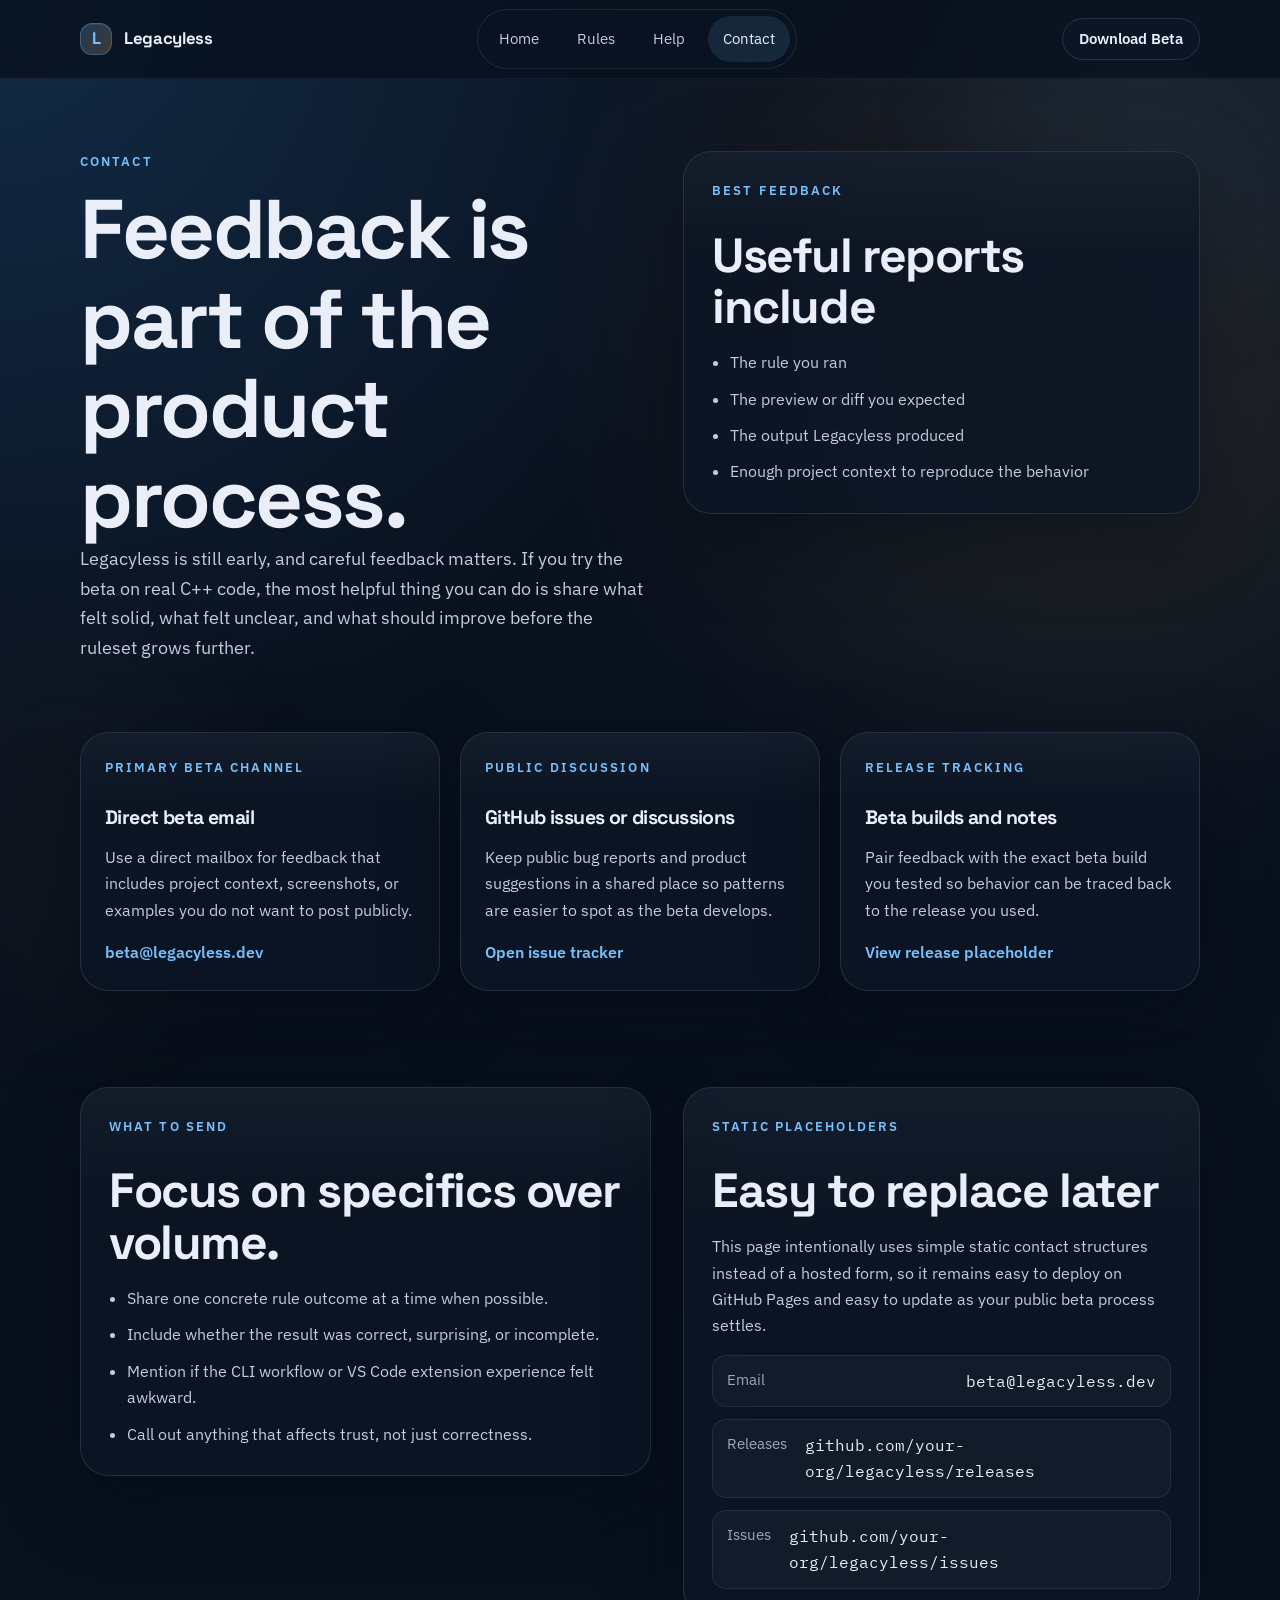
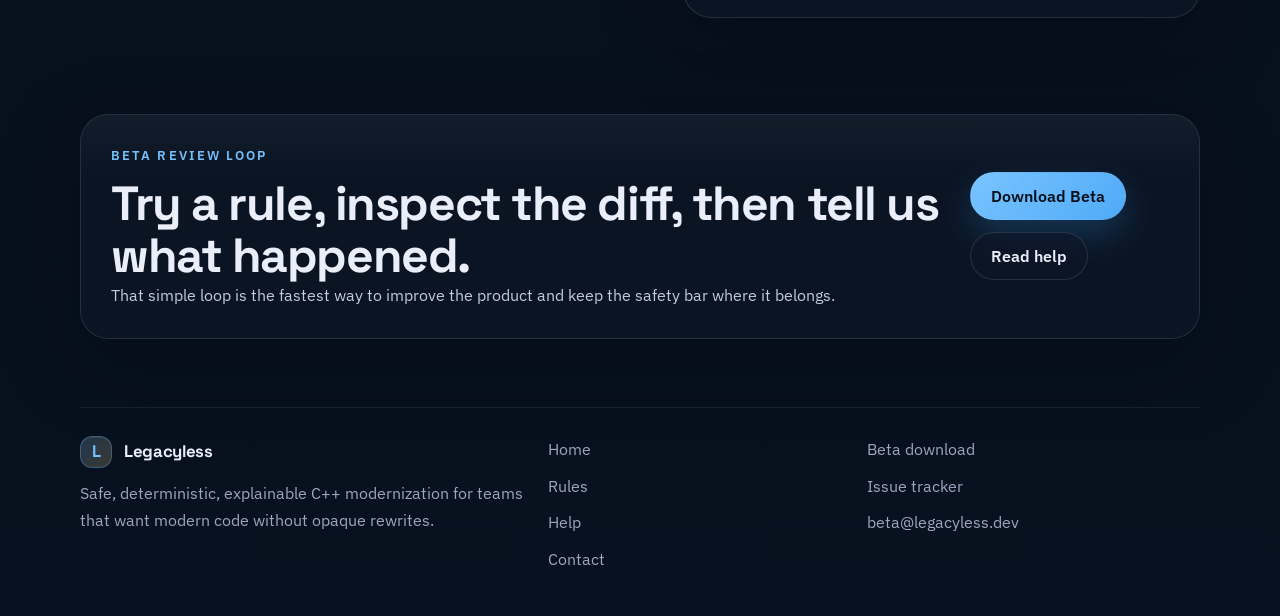
==== contact.html @ 6a4173f5 "Initial website setup." ====
<!doctype html>
<html lang="en">
<head>
  <meta charset="utf-8">
  <meta name="viewport" content="width=device-width, initial-scale=1">
  <title>Legacyless Contact | Beta Feedback</title>
  <meta name="description" content="Send feedback on the Legacyless beta, report rule behavior, and help shape safe C++ modernization.">
  <meta name="theme-color" content="#0b1220">
  <link rel="preconnect" href="https://fonts.googleapis.com">
  <link rel="preconnect" href="https://fonts.gstatic.com" crossorigin>
  <link href="https://fonts.googleapis.com/css2?family=IBM+Plex+Mono:wght@400;500;600&family=IBM+Plex+Sans:wght@400;500;600;700&family=Space+Grotesk:wght@500;700&display=swap" rel="stylesheet">
  <link rel="stylesheet" href="styles.css">
</head>
<body class="page-contact">
  <div class="site-shell">
    <header class="site-header">
      <div class="container header-row">
        <a class="brand" href="index.html" aria-label="Legacyless home">
          <span class="brand-mark">L</span>
          <span>Legacyless</span>
        </a>
        <nav class="site-nav" aria-label="Primary">
          <a href="index.html">Home</a>
          <a href="rules.html">Rules</a>
          <a href="help.html">Help</a>
          <a aria-current="page" href="contact.html">Contact</a>
        </nav>
        <a class="button button-small button-ghost" href="https://github.com/your-org/legacyless/releases/latest">Download Beta</a>
      </div>
    </header>

    <main>
      <section class="page-intro section">
        <div class="container intro-grid">
          <div>
            <p class="eyebrow">Contact</p>
            <h1>Feedback is part of the product process.</h1>
            <p class="lead">
              Legacyless is still early, and careful feedback matters. If you try the beta on real C++ code, the most
              helpful thing you can do is share what felt solid, what felt unclear, and what should improve before the
              ruleset grows further.
            </p>
          </div>
          <aside class="card catalog-card">
            <p class="eyebrow">Best feedback</p>
            <h2>Useful reports include</h2>
            <ul class="bullet-list">
              <li>The rule you ran</li>
              <li>The preview or diff you expected</li>
              <li>The output Legacyless produced</li>
              <li>Enough project context to reproduce the behavior</li>
            </ul>
          </aside>
        </div>
      </section>

      <section class="section">
        <div class="container">
          <div class="card-grid card-grid-three">
            <article class="card feature-card">
              <p class="eyebrow">Primary beta channel</p>
              <h3>Direct beta email</h3>
              <p>
                Use a direct mailbox for feedback that includes project context, screenshots, or examples you do not
                want to post publicly.
              </p>
              <a class="text-link" href="mailto:beta@legacyless.dev">beta@legacyless.dev</a>
            </article>
            <article class="card feature-card">
              <p class="eyebrow">Public discussion</p>
              <h3>GitHub issues or discussions</h3>
              <p>
                Keep public bug reports and product suggestions in a shared place so patterns are easier to spot as the
                beta develops.
              </p>
              <a class="text-link" href="https://github.com/your-org/legacyless/issues">Open issue tracker</a>
            </article>
            <article class="card feature-card">
              <p class="eyebrow">Release tracking</p>
              <h3>Beta builds and notes</h3>
              <p>
                Pair feedback with the exact beta build you tested so behavior can be traced back to the release you
                used.
              </p>
              <a class="text-link" href="https://github.com/your-org/legacyless/releases/latest">View release placeholder</a>
            </article>
          </div>
        </div>
      </section>

      <section class="section">
        <div class="container split-grid">
          <div class="card aside-card">
            <p class="eyebrow">What to send</p>
            <h2>Focus on specifics over volume.</h2>
            <ul class="bullet-list">
              <li>Share one concrete rule outcome at a time when possible.</li>
              <li>Include whether the result was correct, surprising, or incomplete.</li>
              <li>Mention if the CLI workflow or VS Code extension experience felt awkward.</li>
              <li>Call out anything that affects trust, not just correctness.</li>
            </ul>
          </div>

          <div class="card aside-card">
            <p class="eyebrow">Static placeholders</p>
            <h2>Easy to replace later</h2>
            <p>
              This page intentionally uses simple static contact structures instead of a hosted form, so it remains easy
              to deploy on GitHub Pages and easy to update as your public beta process settles.
            </p>
            <div class="placeholder-stack">
              <div class="placeholder-row">
                <span class="placeholder-label">Email</span>
                <code>beta@legacyless.dev</code>
              </div>
              <div class="placeholder-row">
                <span class="placeholder-label">Releases</span>
                <code>github.com/your-org/legacyless/releases</code>
              </div>
              <div class="placeholder-row">
                <span class="placeholder-label">Issues</span>
                <code>github.com/your-org/legacyless/issues</code>
              </div>
            </div>
          </div>
        </div>
      </section>

      <section class="section">
        <div class="container">
          <div class="cta-band">
            <div>
              <p class="eyebrow">Beta review loop</p>
              <h2>Try a rule, inspect the diff, then tell us what happened.</h2>
              <p>
                That simple loop is the fastest way to improve the product and keep the safety bar where it belongs.
              </p>
            </div>
            <div class="cta-actions">
              <a class="button button-primary" href="https://github.com/your-org/legacyless/releases/latest">Download Beta</a>
              <a class="button button-secondary" href="help.html">Read help</a>
            </div>
          </div>
        </div>
      </section>
    </main>

    <footer class="site-footer">
      <div class="container footer-grid">
        <div>
          <a class="brand brand-footer" href="index.html">
            <span class="brand-mark">L</span>
            <span>Legacyless</span>
          </a>
          <p class="footer-note">
            Safe, deterministic, explainable C++ modernization for teams that want modern code without opaque rewrites.
          </p>
        </div>
        <nav class="footer-links" aria-label="Footer">
          <a href="index.html">Home</a>
          <a href="rules.html">Rules</a>
          <a href="help.html">Help</a>
          <a href="contact.html">Contact</a>
        </nav>
        <div class="footer-links">
          <a href="https://github.com/your-org/legacyless/releases/latest">Beta download</a>
          <a href="https://github.com/your-org/legacyless/issues">Issue tracker</a>
          <a href="mailto:beta@legacyless.dev">beta@legacyless.dev</a>
        </div>
      </div>
    </footer>
  </div>
</body>
</html>
---- styles.css ----
:root {
  color-scheme: dark;
  --bg: #08101d;
  --bg-soft: #0d1728;
  --panel: rgba(12, 21, 37, 0.86);
  --panel-strong: #101b2f;
  --panel-muted: rgba(15, 27, 45, 0.75);
  --text: #e9eef8;
  --muted: #9aa8bf;
  --muted-strong: #c2ccdd;
  --accent: #74c0fc;
  --accent-warm: #f6c572;
  --border: rgba(152, 176, 211, 0.18);
  --shadow: 0 24px 80px rgba(2, 8, 18, 0.45);
  --radius-lg: 28px;
  --radius-md: 20px;
  --radius-sm: 14px;
  --container: min(1120px, calc(100vw - 48px));
}

*,
*::before,
*::after {
  box-sizing: border-box;
}

html {
  scroll-behavior: smooth;
}

body {
  margin: 0;
  min-width: 320px;
  font-family: "IBM Plex Sans", "Segoe UI", sans-serif;
  background:
    radial-gradient(circle at top left, rgba(58, 160, 247, 0.18), transparent 30%),
    radial-gradient(circle at 85% 15%, rgba(246, 197, 114, 0.12), transparent 25%),
    linear-gradient(180deg, #0a1220 0%, #08101d 55%, #07111f 100%);
  color: var(--text);
  line-height: 1.65;
}

body::before,
body::after {
  content: "";
  position: fixed;
  width: 24rem;
  height: 24rem;
  border-radius: 999px;
  filter: blur(70px);
  opacity: 0.18;
  pointer-events: none;
  z-index: -1;
}

body::before {
  top: -6rem;
  right: -5rem;
  background: rgba(58, 160, 247, 0.35);
}

body::after {
  bottom: -8rem;
  left: -8rem;
  background: rgba(246, 197, 114, 0.18);
}

a {
  color: inherit;
  text-decoration: none;
  transition: color 160ms ease, border-color 160ms ease, background-color 160ms ease, transform 160ms ease, box-shadow 160ms ease;
}

code,
pre {
  font-family: "IBM Plex Mono", Consolas, monospace;
  font-variant-ligatures: none;
}

.site-shell {
  min-height: 100vh;
}

.container {
  width: var(--container);
  margin: 0 auto;
}

.section {
  padding: 48px 0;
}

.site-header {
  position: sticky;
  top: 0;
  z-index: 20;
  backdrop-filter: blur(18px);
  background: rgba(8, 16, 29, 0.78);
  border-bottom: 1px solid rgba(152, 176, 211, 0.08);
}

.header-row {
  display: flex;
  align-items: center;
  justify-content: space-between;
  gap: 24px;
  min-height: 78px;
}

.brand {
  display: inline-flex;
  align-items: center;
  gap: 12px;
  font-family: "Space Grotesk", "IBM Plex Sans", sans-serif;
  font-size: 1.05rem;
  font-weight: 700;
  letter-spacing: -0.02em;
}

.brand-mark {
  display: inline-grid;
  place-items: center;
  width: 2rem;
  height: 2rem;
  border-radius: 12px;
  background: linear-gradient(135deg, rgba(116, 192, 252, 0.22), rgba(246, 197, 114, 0.22));
  border: 1px solid rgba(116, 192, 252, 0.28);
  color: var(--accent);
  box-shadow: inset 0 1px 0 rgba(255, 255, 255, 0.08);
}

.site-nav {
  display: flex;
  align-items: center;
  gap: 8px;
  padding: 6px;
  border: 1px solid rgba(152, 176, 211, 0.12);
  border-radius: 999px;
  background: rgba(12, 21, 37, 0.55);
}

.site-nav a {
  padding: 10px 15px;
  border-radius: 999px;
  color: var(--muted-strong);
  font-size: 0.96rem;
}

.site-nav a:hover,
.site-nav a[aria-current="page"] {
  background: rgba(116, 192, 252, 0.12);
  color: var(--text);
}

.button {
  display: inline-flex;
  align-items: center;
  justify-content: center;
  gap: 10px;
  min-height: 48px;
  padding: 0 20px;
  border-radius: 999px;
  border: 1px solid transparent;
  font-weight: 600;
  white-space: nowrap;
}

.button:hover {
  transform: translateY(-1px);
}

.button-small {
  min-height: 42px;
  padding: 0 16px;
  font-size: 0.95rem;
}

.button-primary {
  background: linear-gradient(135deg, #79c4ff, #4faaf7);
  color: #08111d;
  box-shadow: 0 14px 34px rgba(61, 164, 247, 0.24);
}

.button-secondary,
.button-ghost {
  border-color: rgba(152, 176, 211, 0.18);
  background: rgba(14, 24, 40, 0.7);
  color: var(--text);
}

.button-primary:hover {
  box-shadow: 0 18px 44px rgba(61, 164, 247, 0.32);
}

.button-secondary:hover,
.button-ghost:hover {
  border-color: rgba(116, 192, 252, 0.3);
  background: rgba(18, 31, 51, 0.9);
}

.button-block {
  width: 100%;
}

.hero {
  padding-top: 72px;
  padding-bottom: 32px;
}

.hero-grid,
.intro-grid,
.split-grid {
  display: grid;
  gap: 32px;
  align-items: start;
}

.hero-grid {
  grid-template-columns: minmax(0, 1.15fr) minmax(320px, 0.85fr);
  align-items: center;
}

.intro-grid,
.split-grid {
  grid-template-columns: minmax(0, 1.05fr) minmax(280px, 0.95fr);
}

.eyebrow {
  margin: 0 0 12px;
  color: var(--accent);
  font-size: 0.82rem;
  font-weight: 600;
  letter-spacing: 0.16em;
  text-transform: uppercase;
}

h1,
h2,
h3 {
  margin: 0;
  font-family: "Space Grotesk", "IBM Plex Sans", sans-serif;
  line-height: 1.08;
  letter-spacing: -0.03em;
}

h1 {
  max-width: 10ch;
  font-size: clamp(2.9rem, 7vw, 5.2rem);
}

h2 {
  font-size: clamp(2rem, 4vw, 3rem);
}

h3 {
  font-size: 1.22rem;
}

p {
  margin: 0;
  color: var(--muted-strong);
}

.lead {
  max-width: 62ch;
  font-size: 1.12rem;
}

.hero-copy,
.section-head,
.feature-card,
.rule-teaser,
.aside-card,
.catalog-card,
.rule-panel {
  display: grid;
  gap: 16px;
}

.section-head {
  max-width: 760px;
  margin-bottom: 28px;
}

.section-head-left {
  margin-bottom: 24px;
}

.hero-actions,
.cta-actions,
.tag-row {
  display: flex;
  flex-wrap: wrap;
  gap: 12px;
}

.hero-note,
.subtle-copy,
.footer-note {
  color: var(--muted);
}

.code-window,
.card,
.cta-band,
.signal-card,
.rule-nav,
.step-card {
  border: 1px solid var(--border);
  background: var(--panel);
  box-shadow: var(--shadow);
  backdrop-filter: blur(16px);
}

.hero-panel,
.card,
.signal-card,
.rule-nav,
.cta-band,
.step-card {
  border-radius: var(--radius-lg);
}

.card,
.signal-card,
.step-card,
.cta-band {
  position: relative;
  overflow: hidden;
}

.card::before,
.signal-card::before,
.step-card::before,
.cta-band::before {
  content: "";
  position: absolute;
  inset: 0;
  background: linear-gradient(180deg, rgba(255, 255, 255, 0.035), transparent 28%);
  pointer-events: none;
}

.hero-panel {
  overflow: hidden;
}

.window-bar {
  display: flex;
  align-items: center;
  gap: 8px;
  padding: 14px 18px;
  border-bottom: 1px solid rgba(152, 176, 211, 0.12);
  background: rgba(8, 16, 28, 0.74);
}

.window-dot {
  width: 10px;
  height: 10px;
  border-radius: 50%;
  background: rgba(152, 176, 211, 0.34);
}

.window-dot:first-child {
  background: rgba(246, 197, 114, 0.68);
}

.window-dot:nth-child(2) {
  background: rgba(116, 192, 252, 0.72);
}

.window-dot:nth-child(3) {
  background: rgba(128, 227, 160, 0.72);
}

.window-title {
  margin-left: 4px;
  color: var(--muted);
  font-size: 0.9rem;
}

.panel-stack {
  display: grid;
  gap: 18px;
  padding: 20px;
}

.terminal-snippet {
  display: flex;
  align-items: center;
  gap: 10px;
  padding: 12px 14px;
  border-radius: var(--radius-sm);
  background: rgba(255, 255, 255, 0.03);
  border: 1px solid rgba(152, 176, 211, 0.09);
  color: var(--muted-strong);
  overflow: auto;
}

.prompt {
  color: var(--accent);
  font-weight: 700;
}

pre {
  margin: 0;
  overflow: auto;
  padding: 20px;
  border-radius: calc(var(--radius-sm) + 2px);
  background: rgba(5, 11, 20, 0.78);
  border: 1px solid rgba(152, 176, 211, 0.12);
  color: #d6e3f8;
  line-height: 1.7;
  font-size: 0.95rem;
}

.diff-line.add {
  color: #9ce7b4;
}

.diff-line.remove {
  color: #ff9a9a;
}

.diff-line.meta {
  color: var(--accent-warm);
}

.signal-grid,
.card-grid,
.steps-grid,
.detail-grid {
  display: grid;
  gap: 20px;
}

.signal-grid,
.card-grid-three,
.detail-grid {
  grid-template-columns: repeat(3, minmax(0, 1fr));
}

.card-grid-two,
.compare-grid,
.steps-grid {
  grid-template-columns: repeat(2, minmax(0, 1fr));
}

.signal-card,
.card,
.step-card {
  padding: 24px;
}

.signal-card::after {
  content: "";
  position: absolute;
  inset: auto -2rem -4rem auto;
  width: 8rem;
  height: 8rem;
  border-radius: 999px;
  background: radial-gradient(circle, rgba(116, 192, 252, 0.16), transparent 70%);
}

.signal-title {
  margin-bottom: 8px;
  color: var(--text);
  font-weight: 600;
}

.card:hover,
.signal-card:hover,
.step-card:hover {
  transform: translateY(-3px);
  border-color: rgba(116, 192, 252, 0.24);
}

.tag {
  display: inline-flex;
  align-items: center;
  min-height: 32px;
  padding: 0 12px;
  border-radius: 999px;
  border: 1px solid rgba(116, 192, 252, 0.24);
  background: rgba(116, 192, 252, 0.1);
  color: var(--accent);
  font-size: 0.86rem;
  font-weight: 600;
}

.tag-subtle {
  border-color: rgba(152, 176, 211, 0.16);
  background: rgba(255, 255, 255, 0.04);
  color: var(--muted-strong);
}

.code-card {
  border-radius: var(--radius-sm);
  border: 1px solid rgba(152, 176, 211, 0.14);
  background: rgba(6, 12, 22, 0.76);
  overflow: hidden;
}

.code-label {
  padding: 12px 14px;
  border-bottom: 1px solid rgba(152, 176, 211, 0.12);
  color: var(--muted);
  font-size: 0.84rem;
  text-transform: uppercase;
  letter-spacing: 0.12em;
}

.code-card pre {
  border: 0;
  border-radius: 0;
  background: transparent;
}

.text-link {
  color: var(--accent);
  font-weight: 600;
}

.text-link:hover,
.footer-links a:hover {
  color: var(--text);
}

.step-number {
  display: inline-flex;
  margin-bottom: 14px;
  color: var(--accent-warm);
  font-family: "IBM Plex Mono", Consolas, monospace;
  font-size: 0.92rem;
  letter-spacing: 0.08em;
}

.aside-card,
.catalog-card,
.rule-panel {
  padding: 28px;
}

.cta-band {
  display: flex;
  align-items: center;
  justify-content: space-between;
  gap: 24px;
  padding: 30px;
}

.page-intro {
  padding-top: 72px;
  padding-bottom: 22px;
}

.bullet-list {
  margin: 0;
  padding-left: 18px;
  color: var(--muted-strong);
}

.bullet-list li + li {
  margin-top: 10px;
}

.rules-layout {
  display: grid;
  grid-template-columns: 260px minmax(0, 1fr);
  gap: 24px;
  align-items: start;
}

.rule-nav {
  position: sticky;
  top: 110px;
  display: grid;
  gap: 10px;
  padding: 18px;
}

.rule-nav a {
  padding: 12px 14px;
  border-radius: 14px;
  color: var(--muted-strong);
  border: 1px solid transparent;
}

.rule-nav a:hover {
  background: rgba(116, 192, 252, 0.08);
  border-color: rgba(116, 192, 252, 0.18);
  color: var(--text);
}

.rule-stack {
  display: grid;
  gap: 24px;
}

.rule-panel {
  scroll-margin-top: 108px;
}

.rule-summary {
  max-width: 64ch;
}

.compare-grid-wide {
  margin-top: 6px;
}

.detail-card {
  padding: 20px;
  border-radius: var(--radius-md);
  border: 1px solid rgba(152, 176, 211, 0.12);
  background: rgba(255, 255, 255, 0.03);
}

.command-panel pre {
  background: rgba(6, 12, 22, 0.92);
}

.placeholder-stack {
  display: grid;
  gap: 12px;
}

.placeholder-row {
  display: flex;
  justify-content: space-between;
  gap: 18px;
  padding: 12px 14px;
  border-radius: var(--radius-sm);
  border: 1px solid rgba(152, 176, 211, 0.12);
  background: rgba(255, 255, 255, 0.03);
}

.placeholder-label {
  color: var(--muted);
  font-size: 0.92rem;
}

.site-footer {
  padding: 20px 0 44px;
}

.footer-grid {
  display: grid;
  grid-template-columns: 1.2fr 0.8fr 0.9fr;
  gap: 24px;
  padding-top: 28px;
  border-top: 1px solid rgba(152, 176, 211, 0.1);
}

.brand-footer {
  margin-bottom: 12px;
}

.footer-links {
  display: grid;
  align-content: start;
  gap: 10px;
}

.footer-links a {
  color: var(--muted);
}

@media (max-width: 1024px) {
  .hero-grid,
  .intro-grid,
  .split-grid,
  .rules-layout,
  .footer-grid {
    grid-template-columns: 1fr;
  }

  h1 {
    max-width: 14ch;
  }

  .rule-nav {
    position: static;
    grid-template-columns: repeat(2, minmax(0, 1fr));
  }
}

@media (max-width: 820px) {
  .header-row {
    flex-wrap: wrap;
    justify-content: center;
    padding: 14px 0;
  }

  .site-nav {
    order: 3;
    width: 100%;
    justify-content: center;
  }

  .signal-grid,
  .card-grid-three,
  .card-grid-two,
  .steps-grid,
  .detail-grid,
  .compare-grid {
    grid-template-columns: 1fr;
  }

  .cta-band {
    align-items: flex-start;
    flex-direction: column;
  }
}

@media (max-width: 560px) {
  :root {
    --container: min(1120px, calc(100vw - 28px));
  }

  .section {
    padding: 36px 0;
  }

  .hero {
    padding-top: 54px;
  }

  h1 {
    font-size: clamp(2.5rem, 13vw, 4rem);
  }

  h2 {
    font-size: clamp(1.8rem, 10vw, 2.5rem);
  }

  .site-nav {
    padding: 4px;
    gap: 4px;
    flex-wrap: wrap;
  }

  .site-nav a {
    padding: 10px 12px;
    font-size: 0.92rem;
  }

  .card,
  .signal-card,
  .step-card,
  .rule-panel,
  .catalog-card,
  .aside-card,
  .cta-band {
    padding: 22px;
  }

  .rule-nav {
    grid-template-columns: 1fr;
  }

  .placeholder-row {
    flex-direction: column;
  }
}
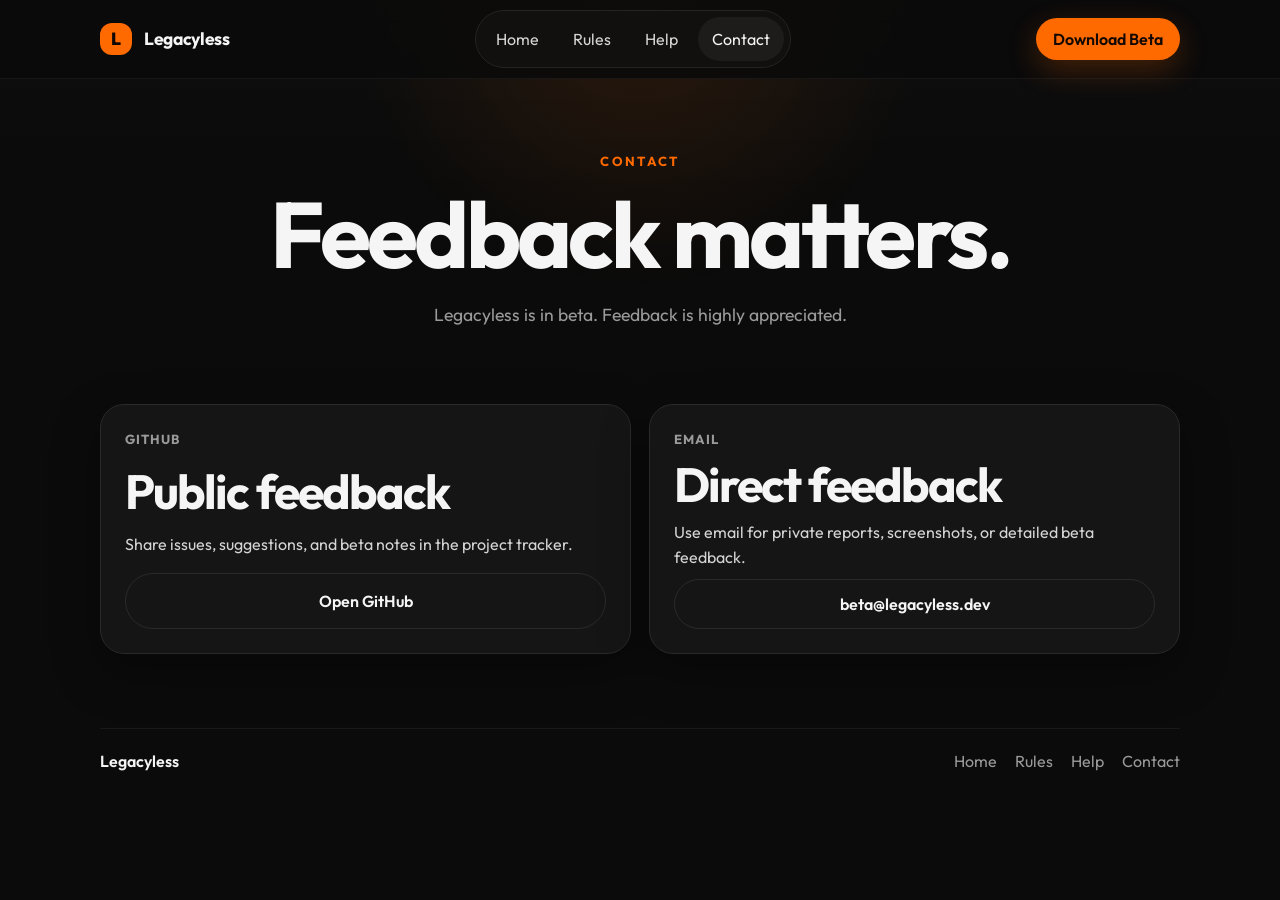
==== commit a2561ac6: "text new site style," ====
--- a/contact.html
+++ b/contact.html
@@ -3,18 +3,18 @@
 <head>
   <meta charset="utf-8">
   <meta name="viewport" content="width=device-width, initial-scale=1">
-  <title>Legacyless Contact | Beta Feedback</title>
-  <meta name="description" content="Send feedback on the Legacyless beta, report rule behavior, and help shape safe C++ modernization.">
-  <meta name="theme-color" content="#0b1220">
+  <title>Legacyless Contact | Beta feedback</title>
+  <meta name="description" content="Share feedback on the Legacyless beta.">
+  <meta name="theme-color" content="#0b0b0b">
   <link rel="preconnect" href="https://fonts.googleapis.com">
   <link rel="preconnect" href="https://fonts.gstatic.com" crossorigin>
-  <link href="https://fonts.googleapis.com/css2?family=IBM+Plex+Mono:wght@400;500;600&family=IBM+Plex+Sans:wght@400;500;600;700&family=Space+Grotesk:wght@500;700&display=swap" rel="stylesheet">
+  <link href="https://fonts.googleapis.com/css2?family=Outfit:wght@400;500;600;700;800&family=JetBrains+Mono:wght@400;500;700&display=swap" rel="stylesheet">
   <link rel="stylesheet" href="styles.css">
 </head>
-<body class="page-contact">
+<body>
   <div class="site-shell">
     <header class="site-header">
-      <div class="container header-row">
+      <div class="container nav-row">
         <a class="brand" href="index.html" aria-label="Legacyless home">
           <span class="brand-mark">L</span>
           <span>Legacyless</span>
@@ -25,147 +25,46 @@
           <a href="help.html">Help</a>
           <a aria-current="page" href="contact.html">Contact</a>
         </nav>
-        <a class="button button-small button-ghost" href="https://github.com/your-org/legacyless/releases/latest">Download Beta</a>
+        <a class="button button-primary button-small" href="https://github.com/your-org/legacyless/releases/latest">Download Beta</a>
       </div>
     </header>
 
     <main>
-      <section class="page-intro section">
-        <div class="container intro-grid">
-          <div>
-            <p class="eyebrow">Contact</p>
-            <h1>Feedback is part of the product process.</h1>
-            <p class="lead">
-              Legacyless is still early, and careful feedback matters. If you try the beta on real C++ code, the most
-              helpful thing you can do is share what felt solid, what felt unclear, and what should improve before the
-              ruleset grows further.
-            </p>
-          </div>
-          <aside class="card catalog-card">
-            <p class="eyebrow">Best feedback</p>
-            <h2>Useful reports include</h2>
-            <ul class="bullet-list">
-              <li>The rule you ran</li>
-              <li>The preview or diff you expected</li>
-              <li>The output Legacyless produced</li>
-              <li>Enough project context to reproduce the behavior</li>
-            </ul>
-          </aside>
+      <section class="page-hero section">
+        <div class="container page-hero-inner">
+          <p class="eyebrow">Contact</p>
+          <h1>Feedback matters.</h1>
+          <p class="page-copy">Legacyless is in beta. Feedback is highly appreciated.</p>
         </div>
       </section>
 
       <section class="section">
-        <div class="container">
-          <div class="card-grid card-grid-three">
-            <article class="card feature-card">
-              <p class="eyebrow">Primary beta channel</p>
-              <h3>Direct beta email</h3>
-              <p>
-                Use a direct mailbox for feedback that includes project context, screenshots, or examples you do not
-                want to post publicly.
-              </p>
-              <a class="text-link" href="mailto:beta@legacyless.dev">beta@legacyless.dev</a>
-            </article>
-            <article class="card feature-card">
-              <p class="eyebrow">Public discussion</p>
-              <h3>GitHub issues or discussions</h3>
-              <p>
-                Keep public bug reports and product suggestions in a shared place so patterns are easier to spot as the
-                beta develops.
-              </p>
-              <a class="text-link" href="https://github.com/your-org/legacyless/issues">Open issue tracker</a>
-            </article>
-            <article class="card feature-card">
-              <p class="eyebrow">Release tracking</p>
-              <h3>Beta builds and notes</h3>
-              <p>
-                Pair feedback with the exact beta build you tested so behavior can be traced back to the release you
-                used.
-              </p>
-              <a class="text-link" href="https://github.com/your-org/legacyless/releases/latest">View release placeholder</a>
-            </article>
-          </div>
-        </div>
-      </section>
+        <div class="container contact-grid">
+          <article class="card contact-card">
+            <p class="rule-kicker">GitHub</p>
+            <h2>Public feedback</h2>
+            <p>Share issues, suggestions, and beta notes in the project tracker.</p>
+            <a class="button button-secondary" href="https://github.com/your-org/legacyless/issues">Open GitHub</a>
+          </article>
 
-      <section class="section">
-        <div class="container split-grid">
-          <div class="card aside-card">
-            <p class="eyebrow">What to send</p>
-            <h2>Focus on specifics over volume.</h2>
-            <ul class="bullet-list">
-              <li>Share one concrete rule outcome at a time when possible.</li>
-              <li>Include whether the result was correct, surprising, or incomplete.</li>
-              <li>Mention if the CLI workflow or VS Code extension experience felt awkward.</li>
-              <li>Call out anything that affects trust, not just correctness.</li>
-            </ul>
-          </div>
-
-          <div class="card aside-card">
-            <p class="eyebrow">Static placeholders</p>
-            <h2>Easy to replace later</h2>
-            <p>
-              This page intentionally uses simple static contact structures instead of a hosted form, so it remains easy
-              to deploy on GitHub Pages and easy to update as your public beta process settles.
-            </p>
-            <div class="placeholder-stack">
-              <div class="placeholder-row">
-                <span class="placeholder-label">Email</span>
-                <code>beta@legacyless.dev</code>
-              </div>
-              <div class="placeholder-row">
-                <span class="placeholder-label">Releases</span>
-                <code>github.com/your-org/legacyless/releases</code>
-              </div>
-              <div class="placeholder-row">
-                <span class="placeholder-label">Issues</span>
-                <code>github.com/your-org/legacyless/issues</code>
-              </div>
-            </div>
-          </div>
-        </div>
-      </section>
-
-      <section class="section">
-        <div class="container">
-          <div class="cta-band">
-            <div>
-              <p class="eyebrow">Beta review loop</p>
-              <h2>Try a rule, inspect the diff, then tell us what happened.</h2>
-              <p>
-                That simple loop is the fastest way to improve the product and keep the safety bar where it belongs.
-              </p>
-            </div>
-            <div class="cta-actions">
-              <a class="button button-primary" href="https://github.com/your-org/legacyless/releases/latest">Download Beta</a>
-              <a class="button button-secondary" href="help.html">Read help</a>
-            </div>
-          </div>
+          <article class="card contact-card">
+            <p class="rule-kicker">Email</p>
+            <h2>Direct feedback</h2>
+            <p>Use email for private reports, screenshots, or detailed beta feedback.</p>
+            <a class="button button-secondary" href="mailto:beta@legacyless.dev">beta@legacyless.dev</a>
+          </article>
         </div>
       </section>
     </main>
 
     <footer class="site-footer">
-      <div class="container footer-grid">
-        <div>
-          <a class="brand brand-footer" href="index.html">
-            <span class="brand-mark">L</span>
-            <span>Legacyless</span>
-          </a>
-          <p class="footer-note">
-            Safe, deterministic, explainable C++ modernization for teams that want modern code without opaque rewrites.
-          </p>
-        </div>
-        <nav class="footer-links" aria-label="Footer">
+      <div class="container footer-row">
+        <p>Legacyless</p>
+        <div class="footer-links">
           <a href="index.html">Home</a>
           <a href="rules.html">Rules</a>
           <a href="help.html">Help</a>
           <a href="contact.html">Contact</a>
-        </nav>
-        <div class="footer-links">
-          <a href="https://github.com/your-org/legacyless/releases/latest">Beta download</a>
-          <a href="https://github.com/your-org/legacyless/issues">Issue tracker</a>
-          <a href="mailto:beta@legacyless.dev">beta@legacyless.dev</a>
         </div>
       </div>
     </footer>
--- a/styles.css
+++ b/styles.css
@@ -1,21 +1,23 @@
 :root {
   color-scheme: dark;
-  --bg: #08101d;
-  --bg-soft: #0d1728;
-  --panel: rgba(12, 21, 37, 0.86);
-  --panel-strong: #101b2f;
-  --panel-muted: rgba(15, 27, 45, 0.75);
-  --text: #e9eef8;
-  --muted: #9aa8bf;
-  --muted-strong: #c2ccdd;
-  --accent: #74c0fc;
-  --accent-warm: #f6c572;
-  --border: rgba(152, 176, 211, 0.18);
-  --shadow: 0 24px 80px rgba(2, 8, 18, 0.45);
-  --radius-lg: 28px;
-  --radius-md: 20px;
+  --bg: #0b0b0b;
+  --bg-soft: #121212;
+  --panel: #151515;
+  --panel-strong: #1b1b1b;
+  --border: #2a2a2a;
+  --border-soft: #232323;
+  --text: #f5f5f5;
+  --text-soft: #d4d4d4;
+  --muted: #9a9a9a;
+  --accent: #ff6a00;
+  --accent-soft: rgba(255, 106, 0, 0.12);
+  --accent-border: rgba(255, 106, 0, 0.28);
+  --shadow: 0 18px 48px rgba(0, 0, 0, 0.35);
+  --radius-xl: 32px;
+  --radius-lg: 24px;
+  --radius-md: 18px;
   --radius-sm: 14px;
-  --container: min(1120px, calc(100vw - 48px));
+  --container: min(1080px, calc(100vw - 40px));
 }
 
 *,
@@ -31,49 +33,32 @@
 body {
   margin: 0;
   min-width: 320px;
-  font-family: "IBM Plex Sans", "Segoe UI", sans-serif;
-  background:
-    radial-gradient(circle at top left, rgba(58, 160, 247, 0.18), transparent 30%),
-    radial-gradient(circle at 85% 15%, rgba(246, 197, 114, 0.12), transparent 25%),
-    linear-gradient(180deg, #0a1220 0%, #08101d 55%, #07111f 100%);
+  background: var(--bg);
   color: var(--text);
-  line-height: 1.65;
-}
-
-body::before,
-body::after {
+  font-family: "Outfit", "Segoe UI", sans-serif;
+  line-height: 1.55;
+}
+
+body::before {
   content: "";
   position: fixed;
-  width: 24rem;
-  height: 24rem;
-  border-radius: 999px;
-  filter: blur(70px);
-  opacity: 0.18;
+  inset: 0;
   pointer-events: none;
+  background:
+    radial-gradient(circle at top center, rgba(255, 106, 0, 0.12), transparent 26%),
+    linear-gradient(180deg, rgba(255, 255, 255, 0.02), transparent 22%);
   z-index: -1;
-}
-
-body::before {
-  top: -6rem;
-  right: -5rem;
-  background: rgba(58, 160, 247, 0.35);
-}
-
-body::after {
-  bottom: -8rem;
-  left: -8rem;
-  background: rgba(246, 197, 114, 0.18);
 }
 
 a {
   color: inherit;
   text-decoration: none;
-  transition: color 160ms ease, border-color 160ms ease, background-color 160ms ease, transform 160ms ease, box-shadow 160ms ease;
+  transition: color 160ms ease, background-color 160ms ease, border-color 160ms ease, transform 160ms ease, box-shadow 160ms ease;
 }
 
 code,
 pre {
-  font-family: "IBM Plex Mono", Consolas, monospace;
+  font-family: "JetBrains Mono", Consolas, monospace;
   font-variant-ligatures: none;
 }
 
@@ -93,13 +78,13 @@
 .site-header {
   position: sticky;
   top: 0;
-  z-index: 20;
-  backdrop-filter: blur(18px);
-  background: rgba(8, 16, 29, 0.78);
-  border-bottom: 1px solid rgba(152, 176, 211, 0.08);
-}
-
-.header-row {
+  z-index: 30;
+  background: rgba(11, 11, 11, 0.88);
+  backdrop-filter: blur(14px);
+  border-bottom: 1px solid rgba(255, 255, 255, 0.05);
+}
+
+.nav-row {
   display: flex;
   align-items: center;
   justify-content: space-between;
@@ -111,9 +96,8 @@
   display: inline-flex;
   align-items: center;
   gap: 12px;
-  font-family: "Space Grotesk", "IBM Plex Sans", sans-serif;
-  font-size: 1.05rem;
   font-weight: 700;
+  font-size: 1.1rem;
   letter-spacing: -0.02em;
 }
 
@@ -123,32 +107,30 @@
   width: 2rem;
   height: 2rem;
   border-radius: 12px;
-  background: linear-gradient(135deg, rgba(116, 192, 252, 0.22), rgba(246, 197, 114, 0.22));
-  border: 1px solid rgba(116, 192, 252, 0.28);
-  color: var(--accent);
-  box-shadow: inset 0 1px 0 rgba(255, 255, 255, 0.08);
+  background: var(--accent);
+  color: #100700;
+  font-weight: 800;
 }
 
 .site-nav {
   display: flex;
   align-items: center;
-  gap: 8px;
+  gap: 6px;
   padding: 6px;
-  border: 1px solid rgba(152, 176, 211, 0.12);
+  border: 1px solid var(--border-soft);
   border-radius: 999px;
-  background: rgba(12, 21, 37, 0.55);
+  background: rgba(255, 255, 255, 0.02);
 }
 
 .site-nav a {
-  padding: 10px 15px;
+  padding: 10px 14px;
   border-radius: 999px;
-  color: var(--muted-strong);
-  font-size: 0.96rem;
+  color: var(--text-soft);
 }
 
 .site-nav a:hover,
 .site-nav a[aria-current="page"] {
-  background: rgba(116, 192, 252, 0.12);
+  background: rgba(255, 255, 255, 0.05);
   color: var(--text);
 }
 
@@ -156,13 +138,11 @@
   display: inline-flex;
   align-items: center;
   justify-content: center;
-  gap: 10px;
-  min-height: 48px;
+  min-height: 50px;
   padding: 0 20px;
   border-radius: 999px;
   border: 1px solid transparent;
   font-weight: 600;
-  white-space: nowrap;
 }
 
 .button:hover {
@@ -172,65 +152,50 @@
 .button-small {
   min-height: 42px;
   padding: 0 16px;
-  font-size: 0.95rem;
 }
 
 .button-primary {
-  background: linear-gradient(135deg, #79c4ff, #4faaf7);
-  color: #08111d;
-  box-shadow: 0 14px 34px rgba(61, 164, 247, 0.24);
-}
-
-.button-secondary,
-.button-ghost {
-  border-color: rgba(152, 176, 211, 0.18);
-  background: rgba(14, 24, 40, 0.7);
+  background: var(--accent);
+  color: #130900;
+  box-shadow: 0 10px 30px rgba(255, 106, 0, 0.24);
+}
+
+.button-primary:hover {
+  box-shadow: 0 14px 36px rgba(255, 106, 0, 0.3);
+}
+
+.button-secondary {
+  background: transparent;
   color: var(--text);
-}
-
-.button-primary:hover {
-  box-shadow: 0 18px 44px rgba(61, 164, 247, 0.32);
-}
-
-.button-secondary:hover,
-.button-ghost:hover {
-  border-color: rgba(116, 192, 252, 0.3);
-  background: rgba(18, 31, 51, 0.9);
-}
-
-.button-block {
-  width: 100%;
+  border-color: var(--border);
+}
+
+.button-secondary:hover {
+  border-color: var(--accent-border);
+  background: rgba(255, 255, 255, 0.03);
 }
 
 .hero {
-  padding-top: 72px;
-  padding-bottom: 32px;
-}
-
-.hero-grid,
-.intro-grid,
-.split-grid {
-  display: grid;
-  gap: 32px;
-  align-items: start;
-}
-
-.hero-grid {
-  grid-template-columns: minmax(0, 1.15fr) minmax(320px, 0.85fr);
-  align-items: center;
-}
-
-.intro-grid,
-.split-grid {
-  grid-template-columns: minmax(0, 1.05fr) minmax(280px, 0.95fr);
+  padding: 76px 0 36px;
+}
+
+.hero-wrap,
+.page-hero-inner {
+  max-width: 820px;
+  margin: 0 auto;
+  text-align: center;
+}
+
+.page-hero {
+  padding: 72px 0 28px;
 }
 
 .eyebrow {
-  margin: 0 0 12px;
+  margin: 0 0 14px;
   color: var(--accent);
   font-size: 0.82rem;
-  font-weight: 600;
-  letter-spacing: 0.16em;
+  font-weight: 700;
+  letter-spacing: 0.18em;
   text-transform: uppercase;
 }
 
@@ -238,281 +203,117 @@
 h2,
 h3 {
   margin: 0;
-  font-family: "Space Grotesk", "IBM Plex Sans", sans-serif;
-  line-height: 1.08;
-  letter-spacing: -0.03em;
+  line-height: 1.05;
+  letter-spacing: -0.04em;
 }
 
 h1 {
-  max-width: 10ch;
-  font-size: clamp(2.9rem, 7vw, 5.2rem);
+  font-size: clamp(3.3rem, 8vw, 5.8rem);
 }
 
 h2 {
-  font-size: clamp(2rem, 4vw, 3rem);
+  font-size: clamp(2rem, 5vw, 3rem);
 }
 
 h3 {
-  font-size: 1.22rem;
+  font-size: 1.28rem;
 }
 
 p {
   margin: 0;
-  color: var(--muted-strong);
-}
-
-.lead {
-  max-width: 62ch;
-  font-size: 1.12rem;
+  color: var(--text-soft);
 }
 
 .hero-copy,
-.section-head,
-.feature-card,
-.rule-teaser,
-.aside-card,
-.catalog-card,
-.rule-panel {
-  display: grid;
-  gap: 16px;
-}
-
-.section-head {
-  max-width: 760px;
-  margin-bottom: 28px;
-}
-
-.section-head-left {
-  margin-bottom: 24px;
-}
-
-.hero-actions,
-.cta-actions,
-.tag-row {
-  display: flex;
+.page-copy {
+  max-width: 620px;
+  margin: 18px auto 0;
+  font-size: 1.1rem;
+  color: var(--muted);
+}
+
+.hero-actions {
+  display: flex;
+  justify-content: center;
   flex-wrap: wrap;
   gap: 12px;
-}
-
-.hero-note,
-.subtle-copy,
-.footer-note {
-  color: var(--muted);
-}
-
-.code-window,
+  margin-top: 28px;
+}
+
+.hero-panel {
+  margin-top: 34px;
+}
+
+.hero-terminal,
+.code-card,
 .card,
-.cta-band,
-.signal-card,
-.rule-nav,
-.step-card {
+.tabs-shell,
+.tab-panel,
+.mini-card,
+.bullet-card {
   border: 1px solid var(--border);
   background: var(--panel);
   box-shadow: var(--shadow);
-  backdrop-filter: blur(16px);
-}
-
-.hero-panel,
+}
+
+.hero-terminal,
 .card,
-.signal-card,
-.rule-nav,
-.cta-band,
-.step-card {
-  border-radius: var(--radius-lg);
-}
-
-.card,
-.signal-card,
-.step-card,
-.cta-band {
-  position: relative;
-  overflow: hidden;
-}
-
-.card::before,
-.signal-card::before,
-.step-card::before,
-.cta-band::before {
-  content: "";
-  position: absolute;
-  inset: 0;
-  background: linear-gradient(180deg, rgba(255, 255, 255, 0.035), transparent 28%);
-  pointer-events: none;
-}
-
-.hero-panel {
-  overflow: hidden;
-}
-
-.window-bar {
-  display: flex;
-  align-items: center;
+.tabs-shell,
+.tab-panel {
+  border-radius: var(--radius-xl);
+}
+
+.terminal-bar {
+  display: flex;
   gap: 8px;
-  padding: 14px 18px;
-  border-bottom: 1px solid rgba(152, 176, 211, 0.12);
-  background: rgba(8, 16, 28, 0.74);
-}
-
-.window-dot {
+  padding: 16px 18px 0;
+}
+
+.terminal-bar span {
   width: 10px;
   height: 10px;
-  border-radius: 50%;
-  background: rgba(152, 176, 211, 0.34);
-}
-
-.window-dot:first-child {
-  background: rgba(246, 197, 114, 0.68);
-}
-
-.window-dot:nth-child(2) {
-  background: rgba(116, 192, 252, 0.72);
-}
-
-.window-dot:nth-child(3) {
-  background: rgba(128, 227, 160, 0.72);
-}
-
-.window-title {
-  margin-left: 4px;
-  color: var(--muted);
-  font-size: 0.9rem;
-}
-
-.panel-stack {
-  display: grid;
-  gap: 18px;
-  padding: 20px;
-}
-
-.terminal-snippet {
-  display: flex;
-  align-items: center;
-  gap: 10px;
-  padding: 12px 14px;
-  border-radius: var(--radius-sm);
-  background: rgba(255, 255, 255, 0.03);
-  border: 1px solid rgba(152, 176, 211, 0.09);
-  color: var(--muted-strong);
-  overflow: auto;
-}
-
-.prompt {
-  color: var(--accent);
-  font-weight: 700;
+  border-radius: 999px;
+  background: #303030;
+}
+
+.terminal-bar span:first-child {
+  background: var(--accent);
 }
 
 pre {
   margin: 0;
+  padding: 24px;
   overflow: auto;
-  padding: 20px;
-  border-radius: calc(var(--radius-sm) + 2px);
-  background: rgba(5, 11, 20, 0.78);
-  border: 1px solid rgba(152, 176, 211, 0.12);
-  color: #d6e3f8;
-  line-height: 1.7;
+  color: #f7f7f7;
   font-size: 0.95rem;
-}
-
-.diff-line.add {
-  color: #9ce7b4;
-}
-
-.diff-line.remove {
-  color: #ff9a9a;
-}
-
-.diff-line.meta {
-  color: var(--accent-warm);
-}
-
-.signal-grid,
-.card-grid,
-.steps-grid,
-.detail-grid {
-  display: grid;
-  gap: 20px;
-}
-
-.signal-grid,
-.card-grid-three,
-.detail-grid {
-  grid-template-columns: repeat(3, minmax(0, 1fr));
-}
-
-.card-grid-two,
-.compare-grid,
-.steps-grid {
-  grid-template-columns: repeat(2, minmax(0, 1fr));
-}
-
-.signal-card,
-.card,
-.step-card {
-  padding: 24px;
-}
-
-.signal-card::after {
-  content: "";
-  position: absolute;
-  inset: auto -2rem -4rem auto;
-  width: 8rem;
-  height: 8rem;
-  border-radius: 999px;
-  background: radial-gradient(circle, rgba(116, 192, 252, 0.16), transparent 70%);
-}
-
-.signal-title {
-  margin-bottom: 8px;
-  color: var(--text);
-  font-weight: 600;
-}
-
-.card:hover,
-.signal-card:hover,
-.step-card:hover {
-  transform: translateY(-3px);
-  border-color: rgba(116, 192, 252, 0.24);
-}
-
-.tag {
-  display: inline-flex;
-  align-items: center;
-  min-height: 32px;
-  padding: 0 12px;
-  border-radius: 999px;
-  border: 1px solid rgba(116, 192, 252, 0.24);
-  background: rgba(116, 192, 252, 0.1);
-  color: var(--accent);
-  font-size: 0.86rem;
-  font-weight: 600;
-}
-
-.tag-subtle {
-  border-color: rgba(152, 176, 211, 0.16);
-  background: rgba(255, 255, 255, 0.04);
-  color: var(--muted-strong);
-}
-
-.code-card {
-  border-radius: var(--radius-sm);
-  border: 1px solid rgba(152, 176, 211, 0.14);
-  background: rgba(6, 12, 22, 0.76);
-  overflow: hidden;
-}
-
-.code-label {
-  padding: 12px 14px;
-  border-bottom: 1px solid rgba(152, 176, 211, 0.12);
-  color: var(--muted);
-  font-size: 0.84rem;
-  text-transform: uppercase;
-  letter-spacing: 0.12em;
-}
-
-.code-card pre {
-  border: 0;
-  border-radius: 0;
-  background: transparent;
+  line-height: 1.75;
+}
+
+.code-dim {
+  color: #8a8a8a;
+}
+
+.code-remove {
+  color: #ff9d74;
+}
+
+.code-add {
+  color: #ffcfad;
+}
+
+.section-heading {
+  max-width: 660px;
+  margin: 0 auto 24px;
+  text-align: center;
+}
+
+.section-heading-row {
+  display: flex;
+  align-items: end;
+  justify-content: space-between;
+  gap: 16px;
+  max-width: none;
+  text-align: left;
 }
 
 .text-link {
@@ -520,245 +321,248 @@
   font-weight: 600;
 }
 
-.text-link:hover,
+.text-link:hover {
+  color: #ff8b3d;
+}
+
+.card-grid,
+.split-code,
+.mini-grid,
+.contact-grid,
+.stack-grid,
+.bullet-grid {
+  display: grid;
+  gap: 18px;
+}
+
+.card-grid-three,
+.mini-grid,
+.bullet-grid {
+  grid-template-columns: repeat(3, minmax(0, 1fr));
+}
+
+.card-grid-two,
+.contact-grid,
+.split-code {
+  grid-template-columns: repeat(2, minmax(0, 1fr));
+}
+
+.card,
+.content-card,
+.contact-card {
+  padding: 24px;
+  border-radius: var(--radius-lg);
+}
+
+.principle-card,
+.rule-card,
+.contact-card,
+.content-card {
+  display: grid;
+  gap: 10px;
+}
+
+.card:hover,
+.mini-card:hover,
+.bullet-card:hover,
+.tab-button:hover {
+  border-color: var(--accent-border);
+}
+
+.example-stack {
+  display: grid;
+  gap: 20px;
+}
+
+.code-card {
+  padding: 22px;
+  border-radius: var(--radius-lg);
+}
+
+.code-card-head,
+.tab-panel-head,
+.content-card-head,
+.footer-row {
+  display: flex;
+  align-items: center;
+  justify-content: space-between;
+  gap: 12px;
+}
+
+.pill {
+  display: inline-flex;
+  align-items: center;
+  min-height: 34px;
+  padding: 0 12px;
+  border-radius: 999px;
+  background: var(--accent-soft);
+  border: 1px solid var(--accent-border);
+  color: var(--accent);
+  font-size: 0.88rem;
+  font-weight: 600;
+}
+
+.code-label,
+.mini-label,
+.rule-kicker {
+  color: var(--muted);
+  font-size: 0.82rem;
+  font-weight: 700;
+  letter-spacing: 0.08em;
+  text-transform: uppercase;
+}
+
+.code-card pre,
+.command-block pre {
+  margin-top: 10px;
+  padding: 20px;
+  border-radius: var(--radius-md);
+  background: #101010;
+  border: 1px solid #232323;
+}
+
+.split-code > div,
+.command-block {
+  min-width: 0;
+}
+
+.tabs-shell {
+  padding: 18px;
+}
+
+.tab-list {
+  display: flex;
+  gap: 10px;
+  margin-bottom: 18px;
+}
+
+.tab-button {
+  appearance: none;
+  border: 1px solid var(--border);
+  background: var(--bg-soft);
+  color: var(--text-soft);
+  padding: 12px 18px;
+  border-radius: 999px;
+  font: inherit;
+  font-weight: 600;
+  cursor: pointer;
+  transition: color 160ms ease, background-color 160ms ease, border-color 160ms ease;
+}
+
+.tab-button.is-active {
+  background: var(--accent);
+  border-color: var(--accent);
+  color: #130900;
+}
+
+.tab-panel {
+  padding: 26px;
+}
+
+.tab-panel:not(.is-active) {
+  display: none;
+}
+
+.tab-copy {
+  max-width: 640px;
+  margin: 12px 0 20px;
+}
+
+.mini-card,
+.bullet-card {
+  padding: 18px;
+  border-radius: var(--radius-md);
+  background: var(--panel-strong);
+}
+
+.site-footer {
+  padding: 26px 0 38px;
+}
+
+.footer-row {
+  padding-top: 20px;
+  border-top: 1px solid rgba(255, 255, 255, 0.06);
+}
+
+.footer-row p {
+  color: var(--text);
+  font-weight: 600;
+}
+
+.footer-links {
+  display: flex;
+  flex-wrap: wrap;
+  gap: 18px;
+}
+
+.footer-links a {
+  color: var(--muted);
+}
+
 .footer-links a:hover {
   color: var(--text);
 }
 
-.step-number {
-  display: inline-flex;
-  margin-bottom: 14px;
-  color: var(--accent-warm);
-  font-family: "IBM Plex Mono", Consolas, monospace;
-  font-size: 0.92rem;
-  letter-spacing: 0.08em;
-}
-
-.aside-card,
-.catalog-card,
-.rule-panel {
-  padding: 28px;
-}
-
-.cta-band {
-  display: flex;
-  align-items: center;
-  justify-content: space-between;
-  gap: 24px;
-  padding: 30px;
-}
-
-.page-intro {
-  padding-top: 72px;
-  padding-bottom: 22px;
-}
-
-.bullet-list {
-  margin: 0;
-  padding-left: 18px;
-  color: var(--muted-strong);
-}
-
-.bullet-list li + li {
-  margin-top: 10px;
-}
-
-.rules-layout {
-  display: grid;
-  grid-template-columns: 260px minmax(0, 1fr);
-  gap: 24px;
-  align-items: start;
-}
-
-.rule-nav {
-  position: sticky;
-  top: 110px;
-  display: grid;
-  gap: 10px;
-  padding: 18px;
-}
-
-.rule-nav a {
-  padding: 12px 14px;
-  border-radius: 14px;
-  color: var(--muted-strong);
-  border: 1px solid transparent;
-}
-
-.rule-nav a:hover {
-  background: rgba(116, 192, 252, 0.08);
-  border-color: rgba(116, 192, 252, 0.18);
-  color: var(--text);
-}
-
-.rule-stack {
-  display: grid;
-  gap: 24px;
-}
-
-.rule-panel {
-  scroll-margin-top: 108px;
-}
-
-.rule-summary {
-  max-width: 64ch;
-}
-
-.compare-grid-wide {
-  margin-top: 6px;
-}
-
-.detail-card {
-  padding: 20px;
-  border-radius: var(--radius-md);
-  border: 1px solid rgba(152, 176, 211, 0.12);
-  background: rgba(255, 255, 255, 0.03);
-}
-
-.command-panel pre {
-  background: rgba(6, 12, 22, 0.92);
-}
-
-.placeholder-stack {
-  display: grid;
-  gap: 12px;
-}
-
-.placeholder-row {
-  display: flex;
-  justify-content: space-between;
-  gap: 18px;
-  padding: 12px 14px;
-  border-radius: var(--radius-sm);
-  border: 1px solid rgba(152, 176, 211, 0.12);
-  background: rgba(255, 255, 255, 0.03);
-}
-
-.placeholder-label {
-  color: var(--muted);
-  font-size: 0.92rem;
-}
-
-.site-footer {
-  padding: 20px 0 44px;
-}
-
-.footer-grid {
-  display: grid;
-  grid-template-columns: 1.2fr 0.8fr 0.9fr;
-  gap: 24px;
-  padding-top: 28px;
-  border-top: 1px solid rgba(152, 176, 211, 0.1);
-}
-
-.brand-footer {
-  margin-bottom: 12px;
-}
-
-.footer-links {
-  display: grid;
-  align-content: start;
-  gap: 10px;
-}
-
-.footer-links a {
-  color: var(--muted);
-}
-
-@media (max-width: 1024px) {
-  .hero-grid,
-  .intro-grid,
-  .split-grid,
-  .rules-layout,
-  .footer-grid {
-    grid-template-columns: 1fr;
-  }
-
-  h1 {
-    max-width: 14ch;
-  }
-
-  .rule-nav {
-    position: static;
-    grid-template-columns: repeat(2, minmax(0, 1fr));
-  }
-}
-
-@media (max-width: 820px) {
-  .header-row {
-    flex-wrap: wrap;
-    justify-content: center;
+@media (max-width: 920px) {
+  .nav-row,
+  .section-heading-row,
+  .code-card-head,
+  .tab-panel-head,
+  .content-card-head,
+  .footer-row {
+    flex-direction: column;
+    align-items: flex-start;
+  }
+
+  .nav-row {
     padding: 14px 0;
   }
 
   .site-nav {
-    order: 3;
     width: 100%;
     justify-content: center;
   }
 
-  .signal-grid,
   .card-grid-three,
   .card-grid-two,
-  .steps-grid,
-  .detail-grid,
-  .compare-grid {
+  .contact-grid,
+  .split-code,
+  .mini-grid,
+  .bullet-grid {
     grid-template-columns: 1fr;
   }
-
-  .cta-band {
-    align-items: flex-start;
-    flex-direction: column;
-  }
-}
-
-@media (max-width: 560px) {
+}
+
+@media (max-width: 620px) {
   :root {
-    --container: min(1120px, calc(100vw - 28px));
+    --container: min(1080px, calc(100vw - 24px));
+  }
+
+  .hero,
+  .page-hero {
+    padding-top: 56px;
   }
 
   .section {
-    padding: 36px 0;
-  }
-
-  .hero {
-    padding-top: 54px;
-  }
-
-  h1 {
-    font-size: clamp(2.5rem, 13vw, 4rem);
-  }
-
-  h2 {
-    font-size: clamp(1.8rem, 10vw, 2.5rem);
+    padding: 34px 0;
   }
 
   .site-nav {
-    padding: 4px;
-    gap: 4px;
     flex-wrap: wrap;
   }
 
   .site-nav a {
-    padding: 10px 12px;
-    font-size: 0.92rem;
+    padding: 9px 12px;
   }
 
   .card,
-  .signal-card,
-  .step-card,
-  .rule-panel,
-  .catalog-card,
-  .aside-card,
-  .cta-band {
-    padding: 22px;
-  }
-
-  .rule-nav {
-    grid-template-columns: 1fr;
-  }
-
-  .placeholder-row {
-    flex-direction: column;
-  }
-}
+  .code-card,
+  .tab-panel,
+  .tabs-shell {
+    padding: 18px;
+  }
+
+  .tab-list {
+    flex-wrap: wrap;
+  }
+}
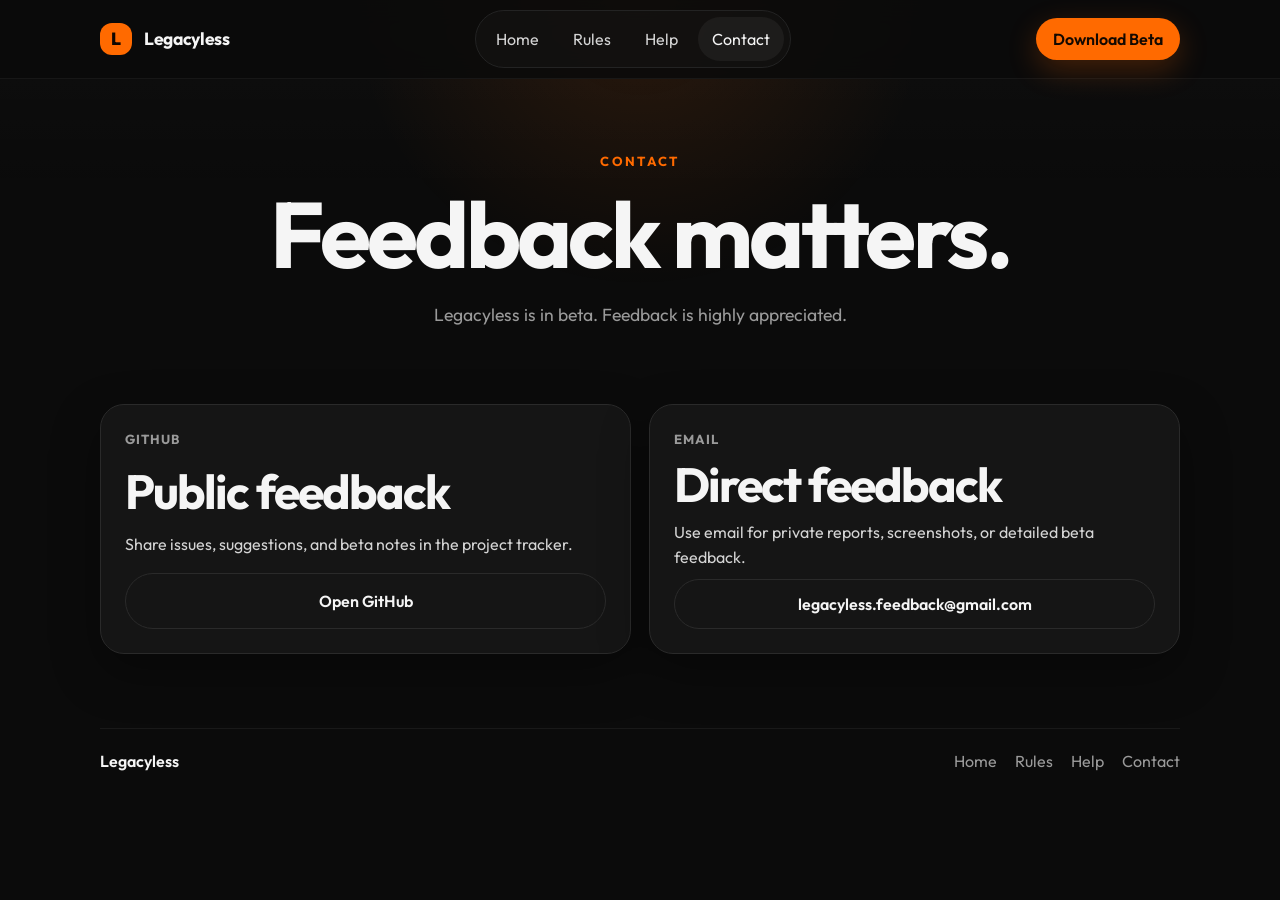
==== commit 70a8d900: "Update mail." ====
--- a/contact.html
+++ b/contact.html
@@ -51,7 +51,7 @@
             <p class="rule-kicker">Email</p>
             <h2>Direct feedback</h2>
             <p>Use email for private reports, screenshots, or detailed beta feedback.</p>
-            <a class="button button-secondary" href="mailto:beta@legacyless.dev">beta@legacyless.dev</a>
+            <a class="button button-secondary" href="mailto:legacyless.feedback@gmail.com">legacyless.feedback@gmail.com</a>
           </article>
         </div>
       </section>
